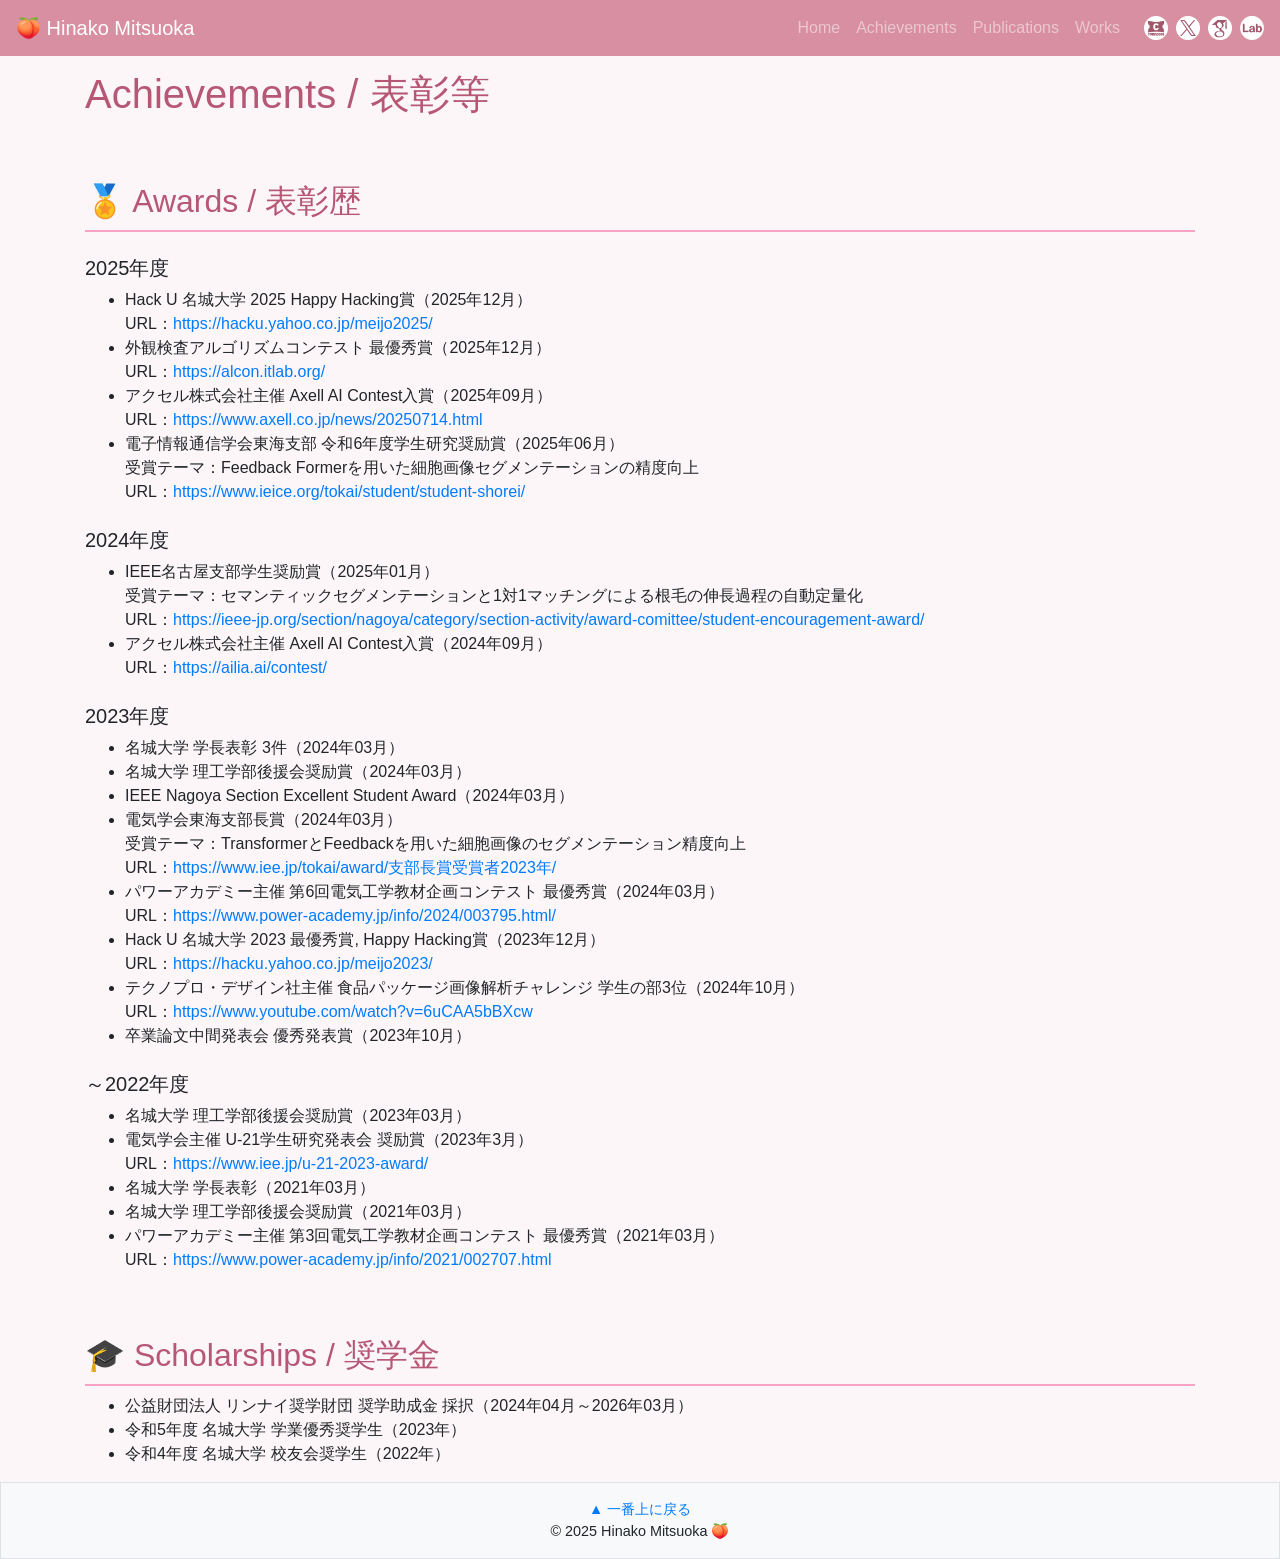
==== achievements.html @ ccd17e79 "Update achievements.html" ====
<!DOCTYPE html>
<html lang="ja">
<head>
  <meta charset="utf-8">
  <title>光岡日菜子 / Hinako Mitsuoka</title>
  <meta name="viewport" content="width=device-width, initial-scale=1">

  <!-- Bootstrap CSS -->
  <link rel="stylesheet" href="https://stackpath.bootstrapcdn.com/bootstrap/4.3.1/css/bootstrap.min.css">
  <style>
    body {
      padding-top: 70px;
      font-family: 'Noto Sans JP', sans-serif;
      background-color: #fdf6f9;
    }
    h1 {
      color: #b65775;
    }
    h2 {
      border-bottom: 2px solid #f8a3c4;
      padding-bottom: 0.3em;
      margin-top: 2em;
      color: #b65775;
    }
    footer {
      background: #fce4ec;
      padding: 1em;
      text-align: center;
      font-size: 0.9em;
    }
    html {
    scroll-behavior: smooth;
    }
    .peach-jam {
      display: inline-block;
      animation: peachSwing 1.6s ease-in-out infinite;
    }
    
    @keyframes peachSwing {
      0%, 100% { transform: rotate(0deg); }
      25%      { transform: rotate(5deg); }
      75%      { transform: rotate(-5deg); }
    }
  </style>

  <!-- Bootstrap JS & dependencies -->
  <script src="https://code.jquery.com/jquery-3.3.1.slim.min.js"></script>
  <script src="https://cdnjs.cloudflare.com/ajax/libs/popper.js/1.14.7/umd/popper.min.js"></script>
  <script src="https://stackpath.bootstrapcdn.com/bootstrap/4.3.1/js/bootstrap.min.js"></script>
</head>
<body>
<a id="top" style="position: relative; top: -70px;"></a>


<!-- ナビゲーションバー -->
<nav class="navbar navbar-expand-sm navbar-dark fixed-top" style="background-color: #d88fa2;">
  <a class="navbar-brand" href="#">
    <span class="peach-jam">🍑</span> Hinako Mitsuoka
  </a>
  <button class="navbar-toggler" type="button" data-toggle="collapse" data-target="#navbarNav">
    <span class="navbar-toggler-icon"></span>
  </button>

  <div class="collapse navbar-collapse justify-content-end" id="navbarNav">
    <ul class="navbar-nav">
      <li class="nav-item"><a class="nav-link" href="index.html">Home</a></li>
      <li class="nav-item"><a class="nav-link" href="achievements.html">Achievements</a></li>
      <li class="nav-item"><a class="nav-link" href="publications.html">Publications</a></li>
      <li class="nav-item"><a class="nav-link" href="products.html">Works</a></li>
    </ul>

    <!-- アイコンリンク -->
    <a href="https://nagoyacv.connpass.com/" target="_blank" class="ml-3">
      <img src="Image/connpass.png" width="24" height="24" alt="Connpass">
    </a>
    <a href="https://x.com/ramentabetai__1" target="_blank" class="ml-2">
      <img src="Image/x.png" width="24" height="24" alt="X">
    </a>
    <a href="https://scholar.google.com/citations?user=SODa45gAAAAJ&hl=en" target="_blank" class="ml-2">
      <img src="Image/scholar.png" width="24" height="24" alt="Google Scholar">
    </a>
    <a href="https://wwwms.meijo-u.ac.jp/kazuhotta/" target="_blank" class="ml-2">
      <img src="Image/Lab.png" width="24" height="24" alt="Lab Website">
    </a>
  </div>
</nav>
  
<!-- メインコンテンツ -->
<main class="container">
  <h1>Achievements / 表彰等</h1>

  <h2>🏅 Awards / 表彰歴</h2>
  <h5 class="mt-4">2025年度</h5>
<ul>
  <li>
    Hack U 名城大学 2025 Happy Hacking賞（2025年12月）<br>
    URL：<a href="https://hacku.yahoo.co.jp/meijo2025/" target="_blank">https://hacku.yahoo.co.jp/meijo2025/</a>
  </li>
  <li>
    外観検査アルゴリズムコンテスト 最優秀賞（2025年12月）<br>
    URL：<a href="https://alcon.itlab.org/" target="_blank">https://alcon.itlab.org/</a>
  </li>
  <li>
    アクセル株式会社主催 Axell AI Contest入賞（2025年09月）<br>
    URL：<a href="https://www.axell.co.jp/news/20250714.html" target="_blank">https://www.axell.co.jp/news/20250714.html</a>
  </li>
  <li>
    電子情報通信学会東海支部 令和6年度学生研究奨励賞（2025年06月）<br>
    受賞テーマ：Feedback Formerを用いた細胞画像セグメンテーションの精度向上<br>
    URL：<a href="https://www.ieice.org/tokai/student/student-shorei/" target="_blank">https://www.ieice.org/tokai/student/student-shorei/</a>
  </li>
</ul>
  <h5 class="mt-4">2024年度</h5>
<ul>
  <li>
    IEEE名古屋支部学生奨励賞（2025年01月）<br>
    受賞テーマ：セマンティックセグメンテーションと1対1マッチングによる根毛の伸長過程の自動定量化<br>
    URL：<a href="https://ieee-jp.org/section/nagoya/category/section-activity/award-comittee/student-encouragement-award/" target="_blank">https://ieee-jp.org/section/nagoya/category/section-activity/award-comittee/student-encouragement-award/</a>
  </li>
  <li>
    アクセル株式会社主催 Axell AI Contest入賞（2024年09月）<br>
    URL：<a href="https://ailia.ai/contest/" target="_blank">https://ailia.ai/contest/</a>
  </li>
</ul>

  <h5 class="mt-4">2023年度</h5>
<ul>
  <li>名城大学 学長表彰 3件（2024年03月）</li>
  <li>名城大学 理工学部後援会奨励賞（2024年03月）</li>
  <li>IEEE Nagoya Section Excellent Student Award（2024年03月）</li>
  <li>
    電気学会東海支部長賞（2024年03月）<br>
    受賞テーマ：TransformerとFeedbackを用いた細胞画像のセグメンテーション精度向上<br>
    URL：<a href="https://www.iee.jp/tokai/award/支部長賞受賞者2023年/" target="_blank">https://www.iee.jp/tokai/award/支部長賞受賞者2023年/</a>
  </li>
  <li>
    パワーアカデミー主催 第6回電気工学教材企画コンテスト 最優秀賞（2024年03月）<br>
    URL：<a href="https://www.power-academy.jp/info/2024/003795.html/" target="_blank">https://www.power-academy.jp/info/2024/003795.html/</a>
  </li>
  <li>
    Hack U 名城大学 2023 最優秀賞, Happy Hacking賞（2023年12月）<br>
    URL：<a href="https://hacku.yahoo.co.jp/meijo2023/" target="_blank">https://hacku.yahoo.co.jp/meijo2023/</a>
  </li>
  <li>
    テクノプロ・デザイン社主催 食品パッケージ画像解析チャレンジ 学生の部3位（2024年10月）<br>
    URL：<a href="https://www.youtube.com/watch?v=6uCAA5bBXcw" target="_blank">https://www.youtube.com/watch?v=6uCAA5bBXcw</a>
  </li>
  <li>卒業論文中間発表会 優秀発表賞（2023年10月）</li>
</ul>
  
  <h5 class="mt-4">～2022年度</h5>
<ul>
  <li>名城大学 理工学部後援会奨励賞（2023年03月）</li>
  <li>
    電気学会主催 U-21学生研究発表会 奨励賞（2023年3月）<br>
    URL：<a href="https://www.iee.jp/u-21-2023-award/" target="_blank">https://www.iee.jp/u-21-2023-award/</a>
  </li>
  <li>名城大学 学長表彰（2021年03月）</li>
  <li>名城大学 理工学部後援会奨励賞（2021年03月）</li>
  <li>
    パワーアカデミー主催 第3回電気工学教材企画コンテスト 最優秀賞（2021年03月）<br>
    URL：<a href="https://www.power-academy.jp/info/2021/002707.html" target="_blank">https://www.power-academy.jp/info/2021/002707.html</a>
  </li>
</ul>

  
  <h2>🎓 Scholarships / 奨学金</h2>
  <ul>
    <li>公益財団法人 リンナイ奨学財団 奨学助成金 採択（2024年04月～2026年03月）</li>
    <li>令和5年度 名城大学 学業優秀奨学生（2023年）</li>
    <li>令和4年度 名城大学 校友会奨学生（2022年）</li>
  </ul>

</main>

<!-- フッター -->
<footer class="page-footer bg-light border text-center py-3">
  <a href="#top">▲ 一番上に戻る</a><br>
  © 2025 Hinako Mitsuoka 🍑
</footer>

</body>
</html>
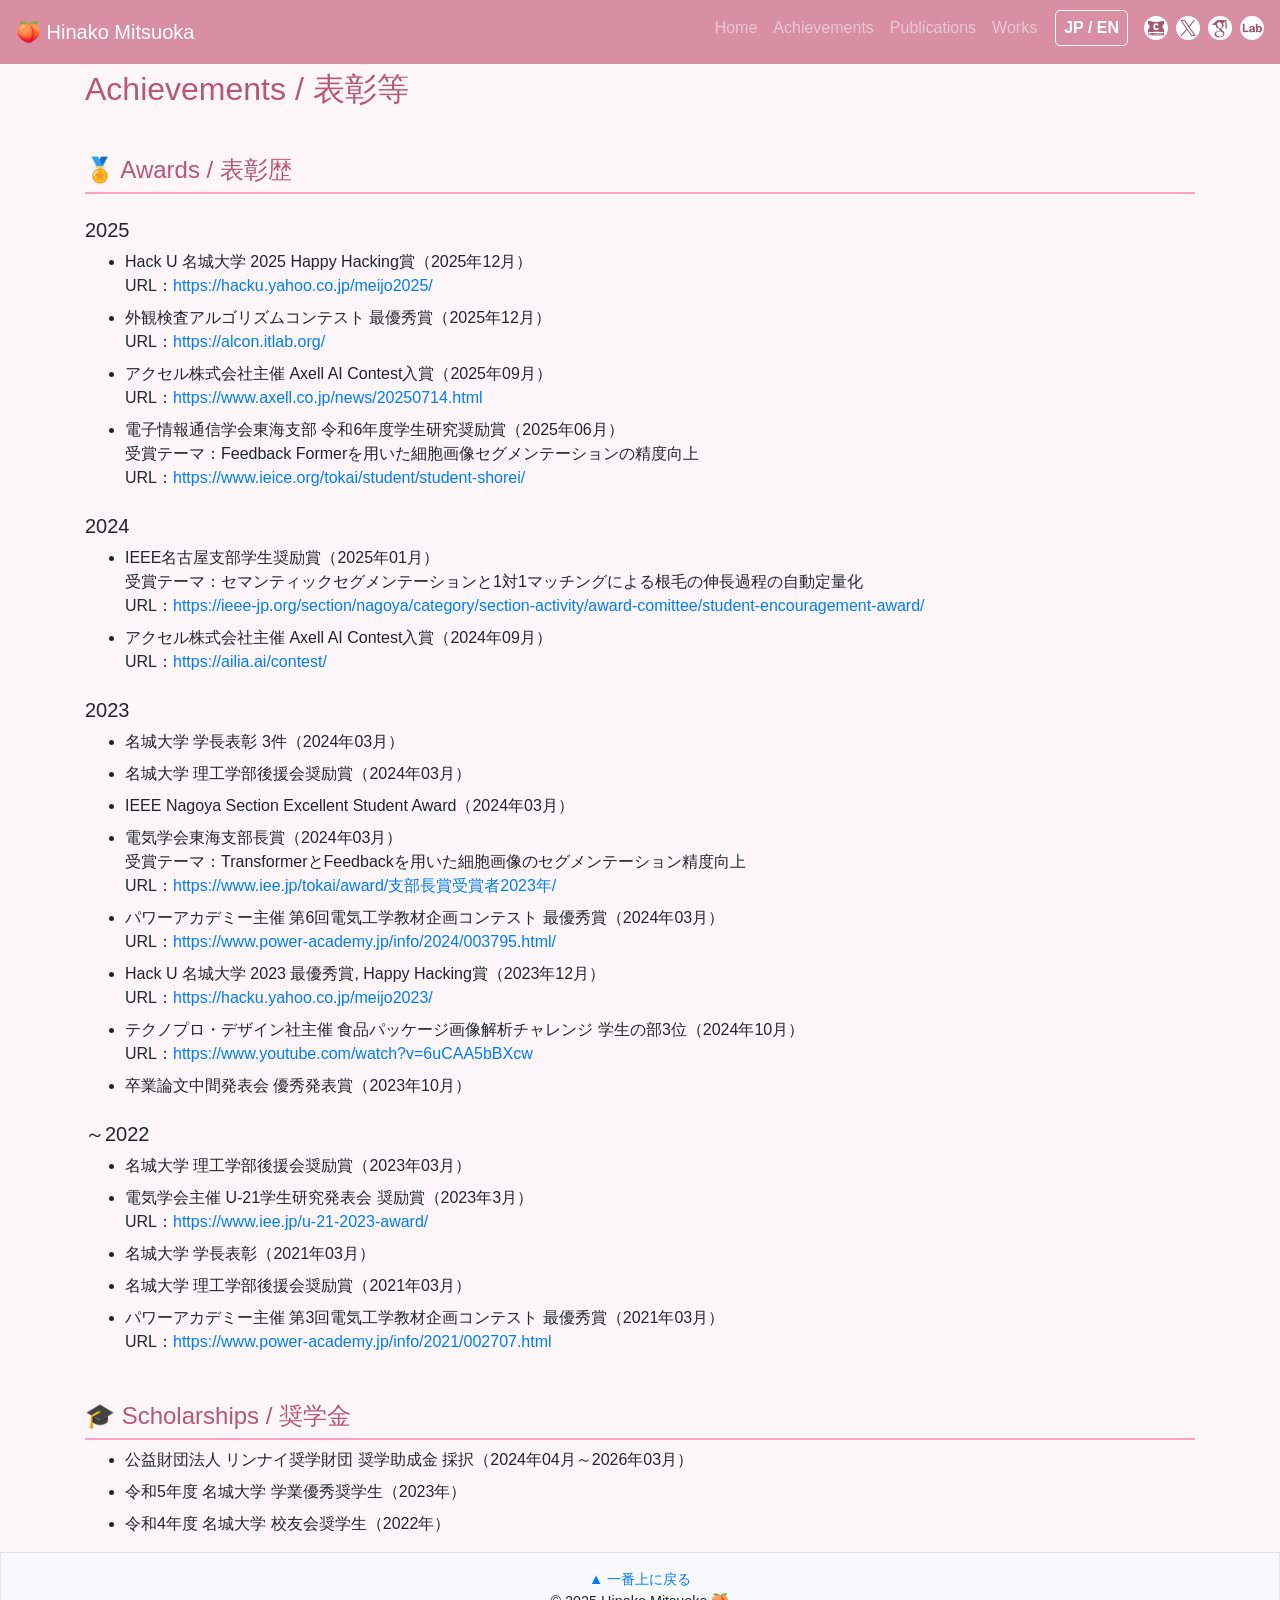
==== commit fa28c508: "Update achievements.html" ====
--- a/achievements.html
+++ b/achievements.html
@@ -2,10 +2,9 @@
 <html lang="ja">
 <head>
   <meta charset="utf-8">
-  <title>光岡日菜子 / Hinako Mitsuoka</title>
+  <title>Achievements / 光岡日菜子</title>
   <meta name="viewport" content="width=device-width, initial-scale=1">
 
-  <!-- Bootstrap CSS -->
   <link rel="stylesheet" href="https://stackpath.bootstrapcdn.com/bootstrap/4.3.1/css/bootstrap.min.css">
   <style>
     body {
@@ -15,12 +14,14 @@
     }
     h1 {
       color: #b65775;
+      font-size: 2rem;
     }
     h2 {
       border-bottom: 2px solid #f8a3c4;
       padding-bottom: 0.3em;
       margin-top: 2em;
       color: #b65775;
+      font-size: 1.5rem;
     }
     footer {
       background: #fce4ec;
@@ -29,7 +30,7 @@
       font-size: 0.9em;
     }
     html {
-    scroll-behavior: smooth;
+      scroll-behavior: smooth;
     }
     .peach-jam {
       display: inline-block;
@@ -41,9 +42,32 @@
       25%      { transform: rotate(5deg); }
       75%      { transform: rotate(-5deg); }
     }
+
+    /* 言語切り替え用のスタイル */
+    .lang-en {
+      display: none;
+    }
+    /* 言語切り替えボタンの見た目 */
+    .lang-switch-btn {
+        cursor: pointer;
+        color: white !important;
+        font-weight: bold;
+        border: 1px solid white;
+        padding: 5px 10px;
+        border-radius: 5px;
+        margin-left: 10px;
+    }
+    .lang-switch-btn:hover {
+        background-color: rgba(255,255,255,0.2);
+        text-decoration: none;
+    }
+    
+    /* リストの間隔調整 */
+    ul li {
+        margin-bottom: 0.5em;
+    }
   </style>
 
-  <!-- Bootstrap JS & dependencies -->
   <script src="https://code.jquery.com/jquery-3.3.1.slim.min.js"></script>
   <script src="https://cdnjs.cloudflare.com/ajax/libs/popper.js/1.14.7/umd/popper.min.js"></script>
   <script src="https://stackpath.bootstrapcdn.com/bootstrap/4.3.1/js/bootstrap.min.js"></script>
@@ -52,45 +76,55 @@
 <a id="top" style="position: relative; top: -70px;"></a>
 
 
-<!-- ナビゲーションバー -->
-<nav class="navbar navbar-expand-sm navbar-dark fixed-top" style="background-color: #d88fa2;">
+<nav class="navbar navbar-expand-lg navbar-dark fixed-top" style="background-color: #d88fa2;">
   <a class="navbar-brand" href="#">
     <span class="peach-jam">🍑</span> Hinako Mitsuoka
   </a>
+  
   <button class="navbar-toggler" type="button" data-toggle="collapse" data-target="#navbarNav">
     <span class="navbar-toggler-icon"></span>
   </button>
 
-  <div class="collapse navbar-collapse justify-content-end" id="navbarNav">
-    <ul class="navbar-nav">
+  <div class="collapse navbar-collapse" id="navbarNav">
+    <ul class="navbar-nav ml-auto align-items-center">
       <li class="nav-item"><a class="nav-link" href="index.html">Home</a></li>
       <li class="nav-item"><a class="nav-link" href="achievements.html">Achievements</a></li>
       <li class="nav-item"><a class="nav-link" href="publications.html">Publications</a></li>
       <li class="nav-item"><a class="nav-link" href="products.html">Works</a></li>
+      
+      <li class="nav-item">
+        <span class="nav-link lang-switch-btn" onclick="toggleLanguage()">JP / EN</span>
+      </li>
+
+      <li class="nav-item d-flex mt-2 mt-lg-0 ml-lg-3">
+          <a href="https://nagoyacv.connpass.com/" target="_blank" class="mr-3 mr-lg-2">
+            <img src="Image/connpass.png" width="24" height="24" alt="Connpass">
+          </a>
+          <a href="https://x.com/ramentabetai__1" target="_blank" class="mr-3 mr-lg-2">
+            <img src="Image/x.png" width="24" height="24" alt="X">
+          </a>
+          <a href="https://scholar.google.com/citations?user=SODa45gAAAAJ&hl=en" target="_blank" class="mr-3 mr-lg-2">
+            <img src="Image/scholar.png" width="24" height="24" alt="Google Scholar">
+          </a>
+          <a href="https://wwwms.meijo-u.ac.jp/kazuhotta/" target="_blank">
+            <img src="Image/Lab.png" width="24" height="24" alt="Lab Website">
+          </a>
+      </li>
     </ul>
-
-    <!-- アイコンリンク -->
-    <a href="https://nagoyacv.connpass.com/" target="_blank" class="ml-3">
-      <img src="Image/connpass.png" width="24" height="24" alt="Connpass">
-    </a>
-    <a href="https://x.com/ramentabetai__1" target="_blank" class="ml-2">
-      <img src="Image/x.png" width="24" height="24" alt="X">
-    </a>
-    <a href="https://scholar.google.com/citations?user=SODa45gAAAAJ&hl=en" target="_blank" class="ml-2">
-      <img src="Image/scholar.png" width="24" height="24" alt="Google Scholar">
-    </a>
-    <a href="https://wwwms.meijo-u.ac.jp/kazuhotta/" target="_blank" class="ml-2">
-      <img src="Image/Lab.png" width="24" height="24" alt="Lab Website">
-    </a>
   </div>
 </nav>
   
-<!-- メインコンテンツ -->
 <main class="container">
-  <h1>Achievements / 表彰等</h1>
-
-  <h2>🏅 Awards / 表彰歴</h2>
-  <h5 class="mt-4">2025年度</h5>
+  <h1>
+    <span class="lang-ja">Achievements / 表彰等</span>
+    <span class="lang-en">Achievements</span>
+  </h1>
+
+  <h2>
+      <span class="lang-ja">🏅 Awards / 表彰歴</span>
+      <span class="lang-en">🏅 Awards</span>
+  </h2>
+  <h5 class="mt-4">2025</h5>
 <ul>
   <li>
     Hack U 名城大学 2025 Happy Hacking賞（2025年12月）<br>
@@ -110,7 +144,7 @@
     URL：<a href="https://www.ieice.org/tokai/student/student-shorei/" target="_blank">https://www.ieice.org/tokai/student/student-shorei/</a>
   </li>
 </ul>
-  <h5 class="mt-4">2024年度</h5>
+  <h5 class="mt-4">2024</h5>
 <ul>
   <li>
     IEEE名古屋支部学生奨励賞（2025年01月）<br>
@@ -123,7 +157,7 @@
   </li>
 </ul>
 
-  <h5 class="mt-4">2023年度</h5>
+  <h5 class="mt-4">2023</h5>
 <ul>
   <li>名城大学 学長表彰 3件（2024年03月）</li>
   <li>名城大学 理工学部後援会奨励賞（2024年03月）</li>
@@ -148,7 +182,7 @@
   <li>卒業論文中間発表会 優秀発表賞（2023年10月）</li>
 </ul>
   
-  <h5 class="mt-4">～2022年度</h5>
+  <h5 class="mt-4">～2022</h5>
 <ul>
   <li>名城大学 理工学部後援会奨励賞（2023年03月）</li>
   <li>
@@ -164,7 +198,10 @@
 </ul>
 
   
-  <h2>🎓 Scholarships / 奨学金</h2>
+  <h2>
+      <span class="lang-ja">🎓 Scholarships / 奨学金</span>
+      <span class="lang-en">🎓 Scholarships</span>
+  </h2>
   <ul>
     <li>公益財団法人 リンナイ奨学財団 奨学助成金 採択（2024年04月～2026年03月）</li>
     <li>令和5年度 名城大学 学業優秀奨学生（2023年）</li>
@@ -173,11 +210,38 @@
 
 </main>
 
-<!-- フッター -->
 <footer class="page-footer bg-light border text-center py-3">
-  <a href="#top">▲ 一番上に戻る</a><br>
+  <a href="#top">▲ <span class="lang-ja">一番上に戻る</span><span class="lang-en">Top</span></a><br>
   © 2025 Hinako Mitsuoka 🍑
 </footer>
 
+<script>
+    // 設定を読み込む
+    let currentLang = localStorage.getItem('siteLang') || 'ja';
+
+    document.addEventListener("DOMContentLoaded", function() {
+        applyLanguage(currentLang);
+    });
+
+    function toggleLanguage() {
+        currentLang = (currentLang === 'ja') ? 'en' : 'ja';
+        applyLanguage(currentLang);
+        localStorage.setItem('siteLang', currentLang);
+    }
+
+    function applyLanguage(lang) {
+        var jaElements = document.getElementsByClassName('lang-ja');
+        var enElements = document.getElementsByClassName('lang-en');
+
+        if (lang === 'ja') {
+            for (var i = 0; i < jaElements.length; i++) jaElements[i].style.display = 'inline'; /* 見出し用調整 */
+            for (var i = 0; i < enElements.length; i++) enElements[i].style.display = 'none';
+        } else {
+            for (var i = 0; i < jaElements.length; i++) jaElements[i].style.display = 'none';
+            for (var i = 0; i < enElements.length; i++) enElements[i].style.display = 'inline';
+        }
+    }
+</script>
+
 </body>
 </html>
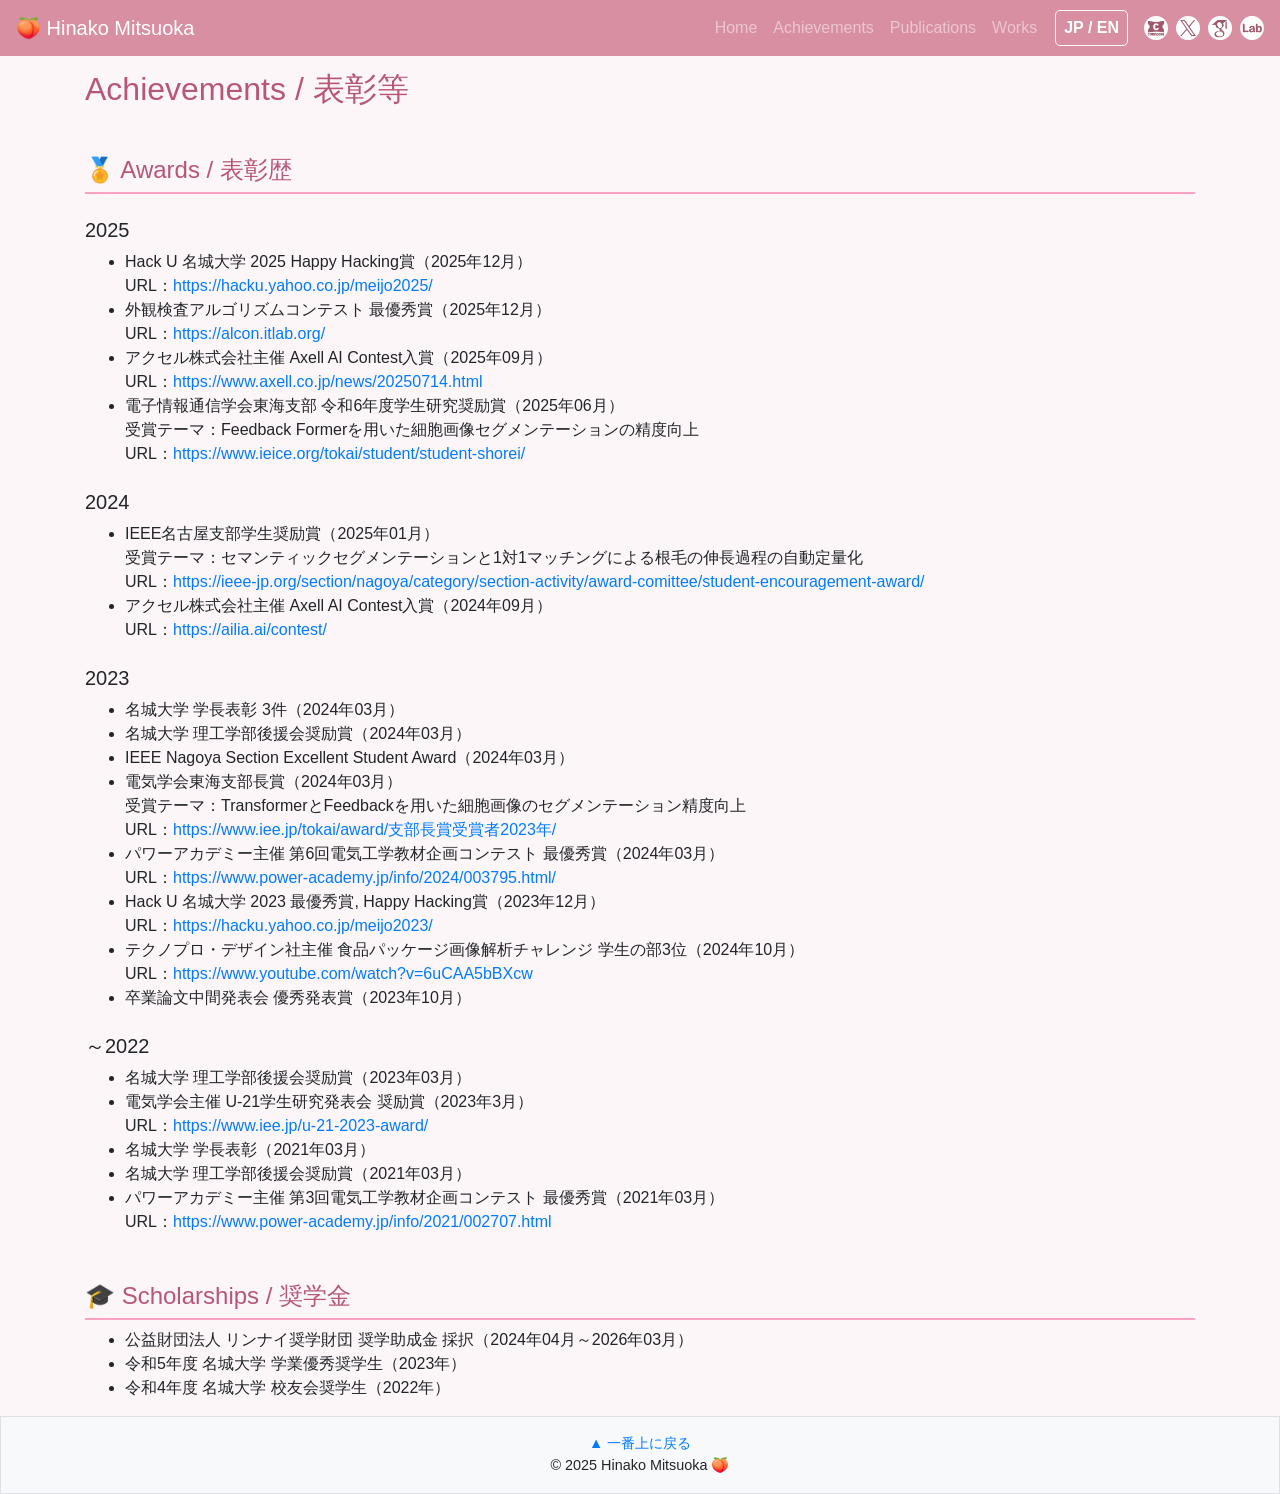
==== commit aa375e55: "Update achievements.html" ====
--- a/achievements.html
+++ b/achievements.html
@@ -60,11 +60,6 @@
     .lang-switch-btn:hover {
         background-color: rgba(255,255,255,0.2);
         text-decoration: none;
-    }
-    
-    /* リストの間隔調整 */
-    ul li {
-        margin-bottom: 0.5em;
     }
   </style>
 
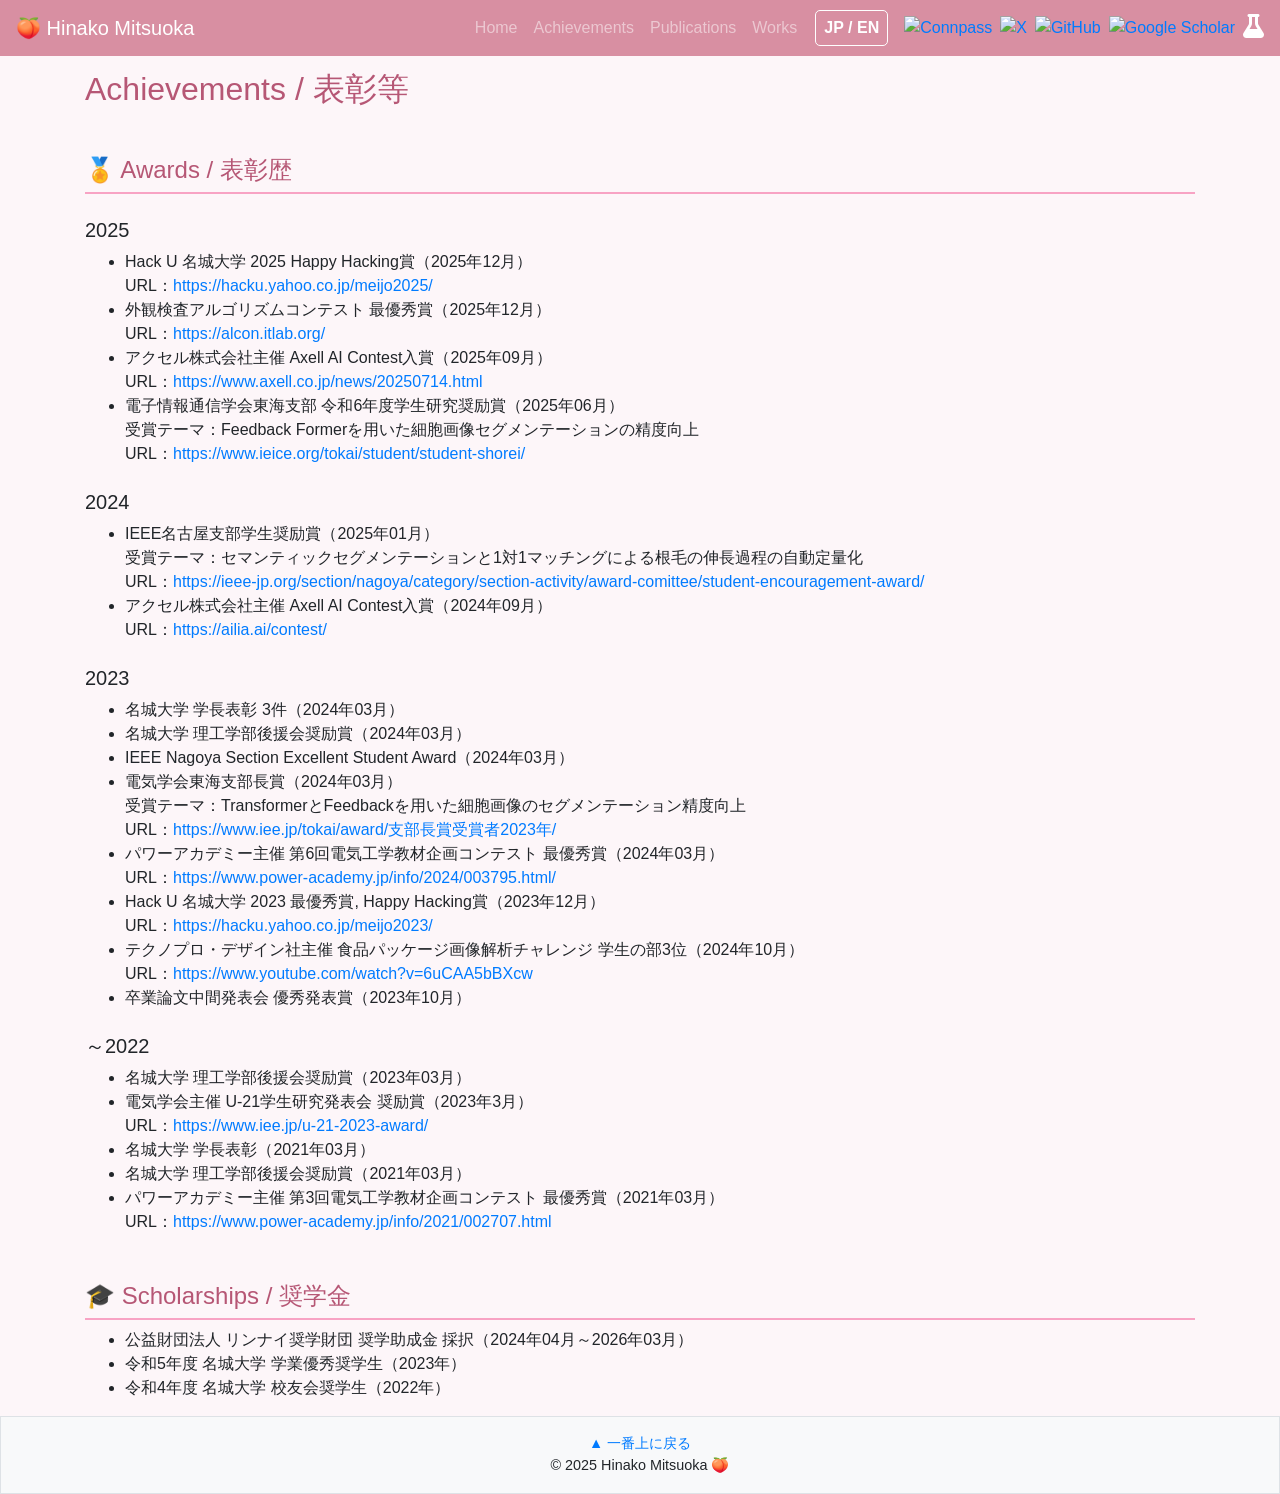
==== commit ff02902b: "Update achievements.html" ====
--- a/achievements.html
+++ b/achievements.html
@@ -2,10 +2,11 @@
 <html lang="ja">
 <head>
   <meta charset="utf-8">
-  <title>Achievements / 光岡日菜子</title>
+  <title>Works / 光岡日菜子</title>
   <meta name="viewport" content="width=device-width, initial-scale=1">
 
   <link rel="stylesheet" href="https://stackpath.bootstrapcdn.com/bootstrap/4.3.1/css/bootstrap.min.css">
+  <link rel="stylesheet" href="https://cdnjs.cloudflare.com/ajax/libs/font-awesome/6.5.1/css/all.min.css">
   <style>
     body {
       padding-top: 70px;
@@ -91,18 +92,21 @@
         <span class="nav-link lang-switch-btn" onclick="toggleLanguage()">JP / EN</span>
       </li>
 
-      <li class="nav-item d-flex mt-2 mt-lg-0 ml-lg-3">
+      <li class="nav-item d-flex mt-2 mt-lg-0 ml-lg-3 align-items-center">
           <a href="https://nagoyacv.connpass.com/" target="_blank" class="mr-3 mr-lg-2">
-            <img src="Image/connpass.png" width="24" height="24" alt="Connpass">
+            <img src="https://cdn.simpleicons.org/connpass/white" width="24" height="24" alt="Connpass">
           </a>
           <a href="https://x.com/ramentabetai__1" target="_blank" class="mr-3 mr-lg-2">
-            <img src="Image/x.png" width="24" height="24" alt="X">
+            <img src="https://cdn.simpleicons.org/x/white" width="24" height="24" alt="X">
+          </a>
+          <a href="https://github.com/ppppeach-jam" target="_blank" class="mr-3 mr-lg-2">
+            <img src="https://cdn.simpleicons.org/github/white" width="24" height="24" alt="GitHub">
           </a>
           <a href="https://scholar.google.com/citations?user=SODa45gAAAAJ&hl=en" target="_blank" class="mr-3 mr-lg-2">
-            <img src="Image/scholar.png" width="24" height="24" alt="Google Scholar">
+            <img src="https://cdn.simpleicons.org/googlescholar/white" width="24" height="24" alt="Google Scholar">
           </a>
           <a href="https://wwwms.meijo-u.ac.jp/kazuhotta/" target="_blank">
-            <img src="Image/Lab.png" width="24" height="24" alt="Lab Website">
+            <i class="fas fa-flask text-white" style="font-size: 24px;"></i>
           </a>
       </li>
     </ul>
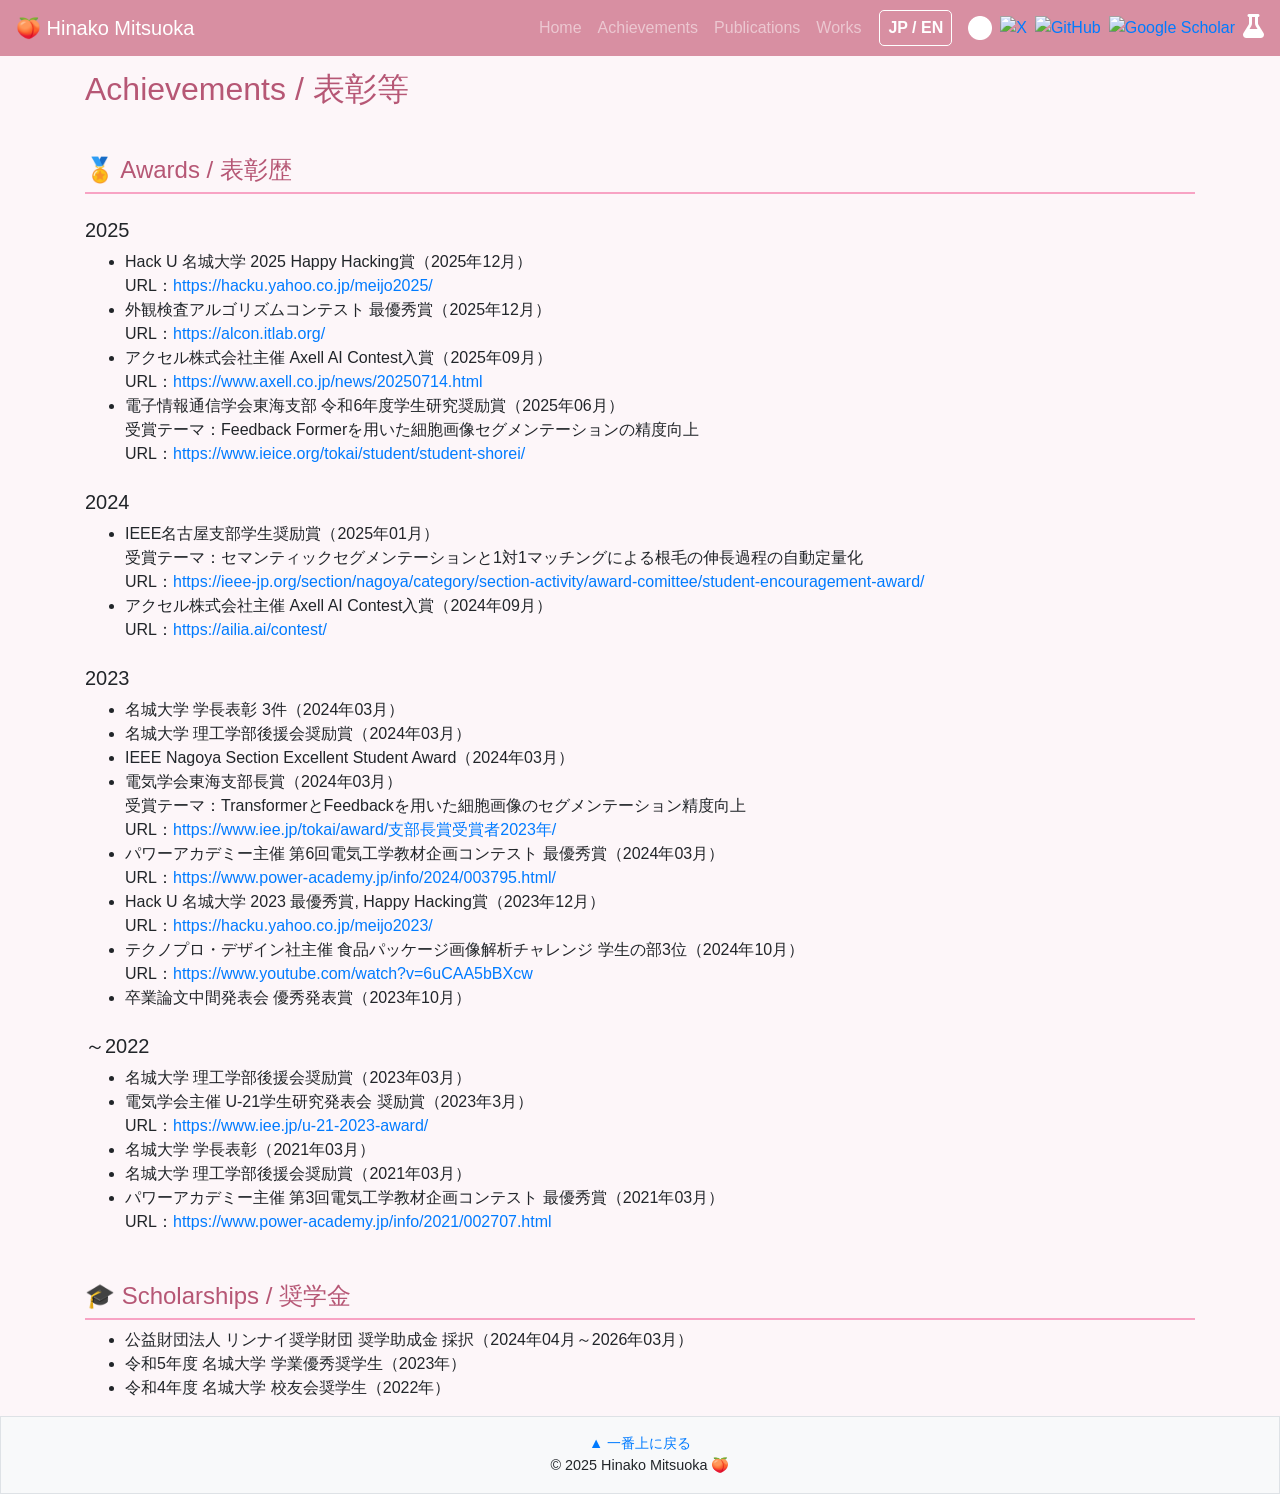
==== commit ea849876: "Replace Connpass icon with local image" ====
--- a/achievements.html
+++ b/achievements.html
@@ -94,7 +94,7 @@
 
       <li class="nav-item d-flex mt-2 mt-lg-0 ml-lg-3 align-items-center">
           <a href="https://nagoyacv.connpass.com/" target="_blank" class="mr-3 mr-lg-2">
-            <img src="https://cdn.simpleicons.org/connpass/white" width="24" height="24" alt="Connpass">
+            <img src="Image/connpass.png" width="24" height="24" alt="Connpass" style="filter: brightness(0) invert(1);">
           </a>
           <a href="https://x.com/ramentabetai__1" target="_blank" class="mr-3 mr-lg-2">
             <img src="https://cdn.simpleicons.org/x/white" width="24" height="24" alt="X">
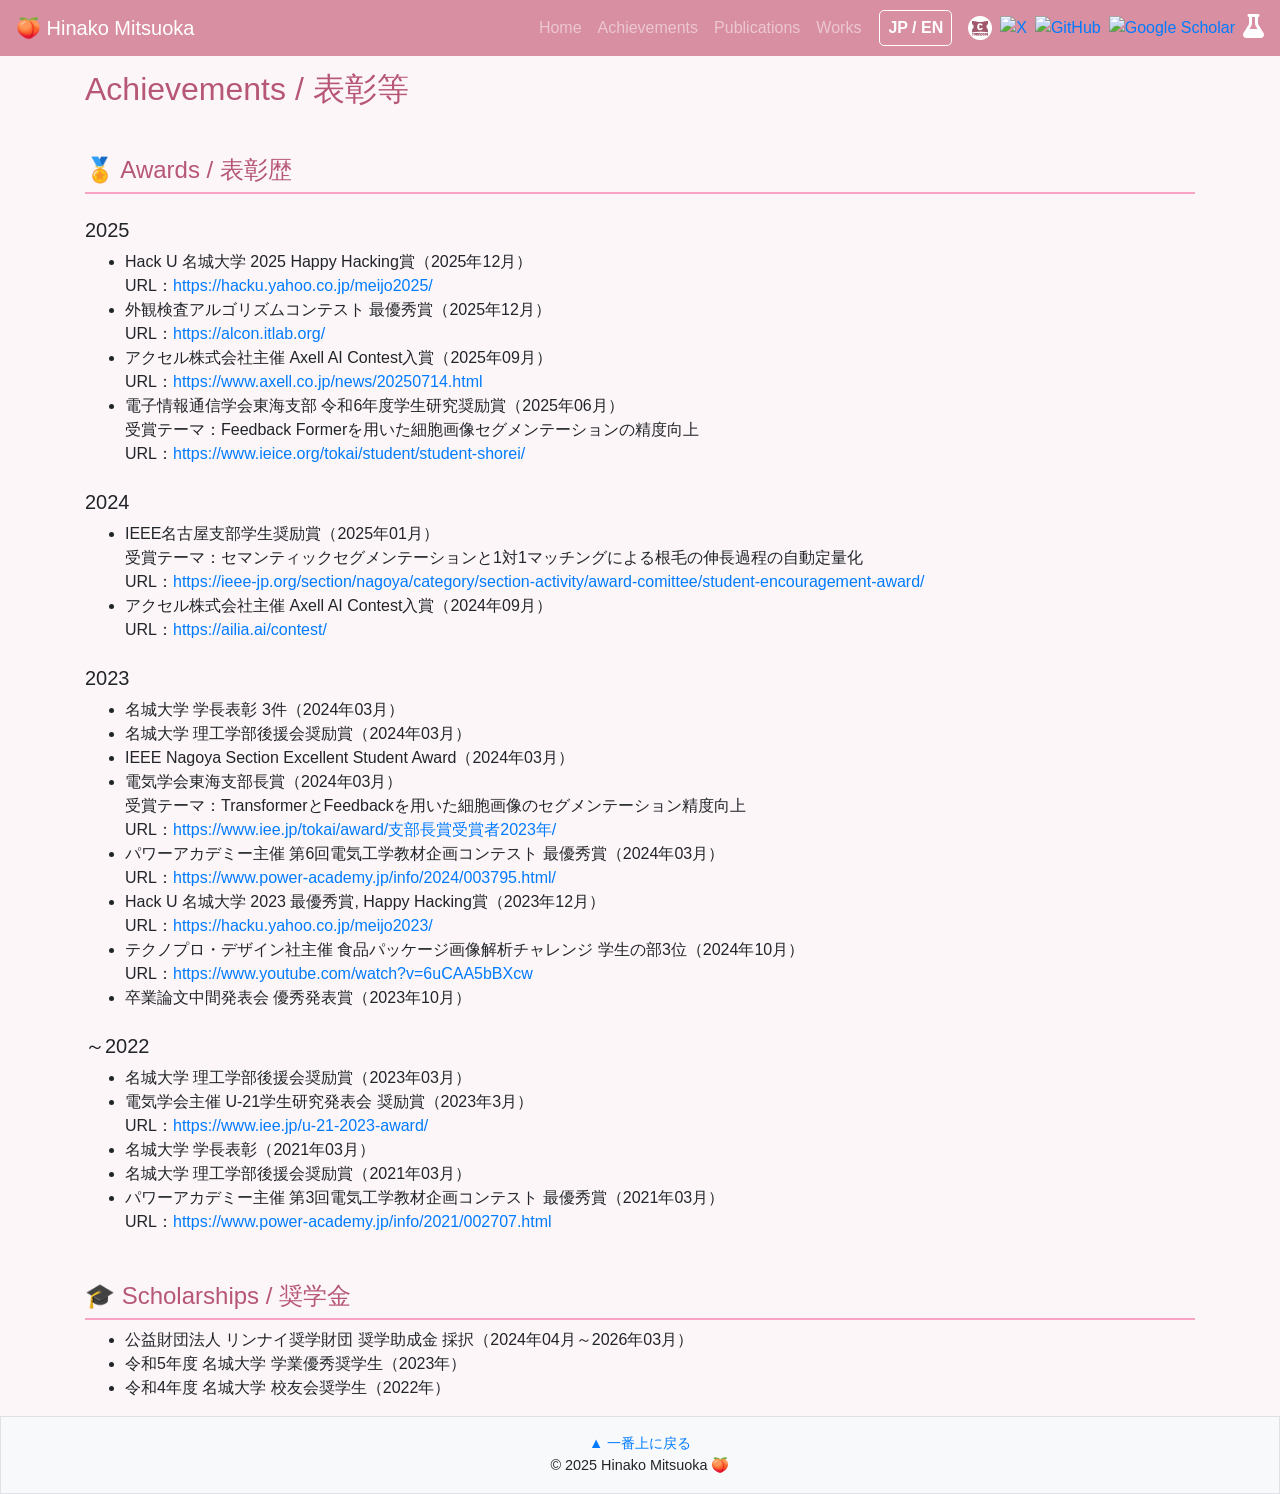
==== commit 708778ec: "Update achievements.html" ====
--- a/achievements.html
+++ b/achievements.html
@@ -94,7 +94,7 @@
 
       <li class="nav-item d-flex mt-2 mt-lg-0 ml-lg-3 align-items-center">
           <a href="https://nagoyacv.connpass.com/" target="_blank" class="mr-3 mr-lg-2">
-            <img src="Image/connpass.png" width="24" height="24" alt="Connpass" style="filter: brightness(0) invert(1);">
+            <img src="Image/connpass.png" width="24" height="24" alt="Connpass">
           </a>
           <a href="https://x.com/ramentabetai__1" target="_blank" class="mr-3 mr-lg-2">
             <img src="https://cdn.simpleicons.org/x/white" width="24" height="24" alt="X">
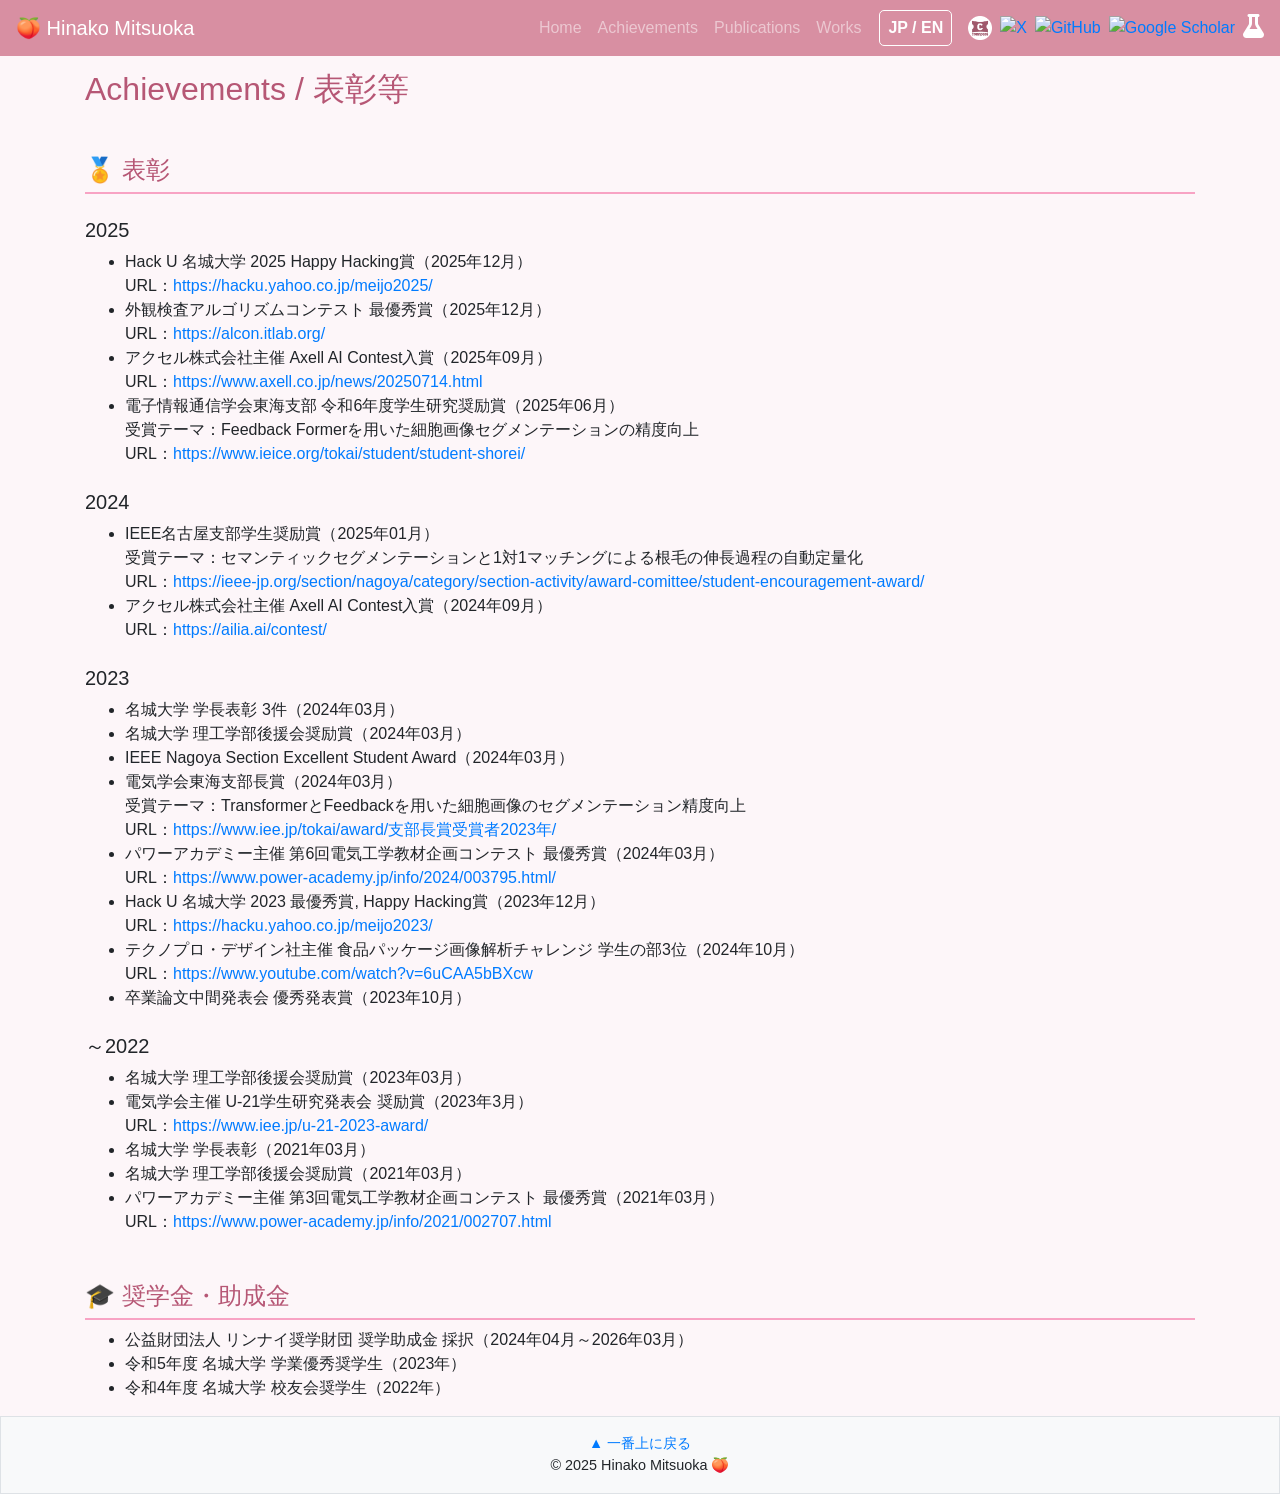
==== commit 4ab20c41: "Update achievements.html" ====
--- a/achievements.html
+++ b/achievements.html
@@ -120,7 +120,7 @@
   </h1>
 
   <h2>
-      <span class="lang-ja">🏅 Awards / 表彰歴</span>
+      <span class="lang-ja">🏅 表彰</span>
       <span class="lang-en">🏅 Awards</span>
   </h2>
   <h5 class="mt-4">2025</h5>
@@ -198,7 +198,7 @@
 
   
   <h2>
-      <span class="lang-ja">🎓 Scholarships / 奨学金</span>
+      <span class="lang-ja">🎓 奨学金・助成金</span>
       <span class="lang-en">🎓 Scholarships</span>
   </h2>
   <ul>
